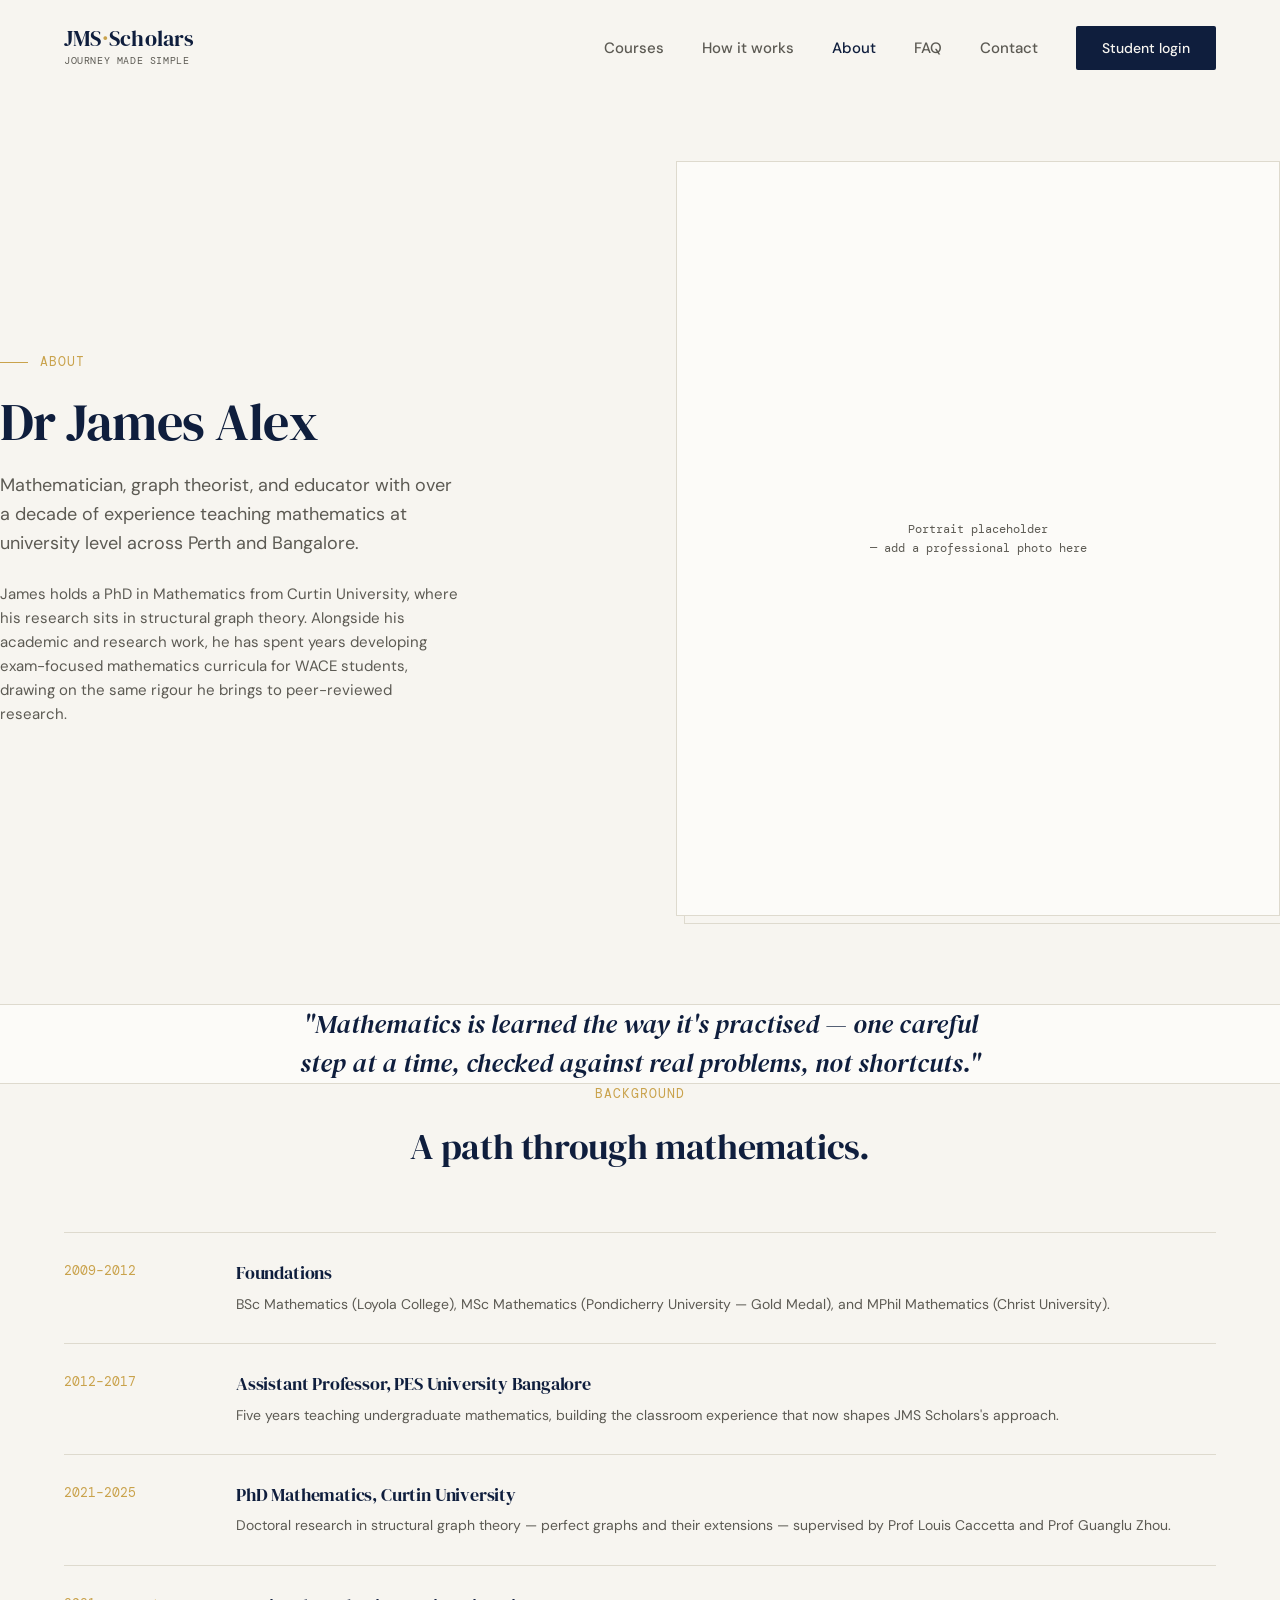
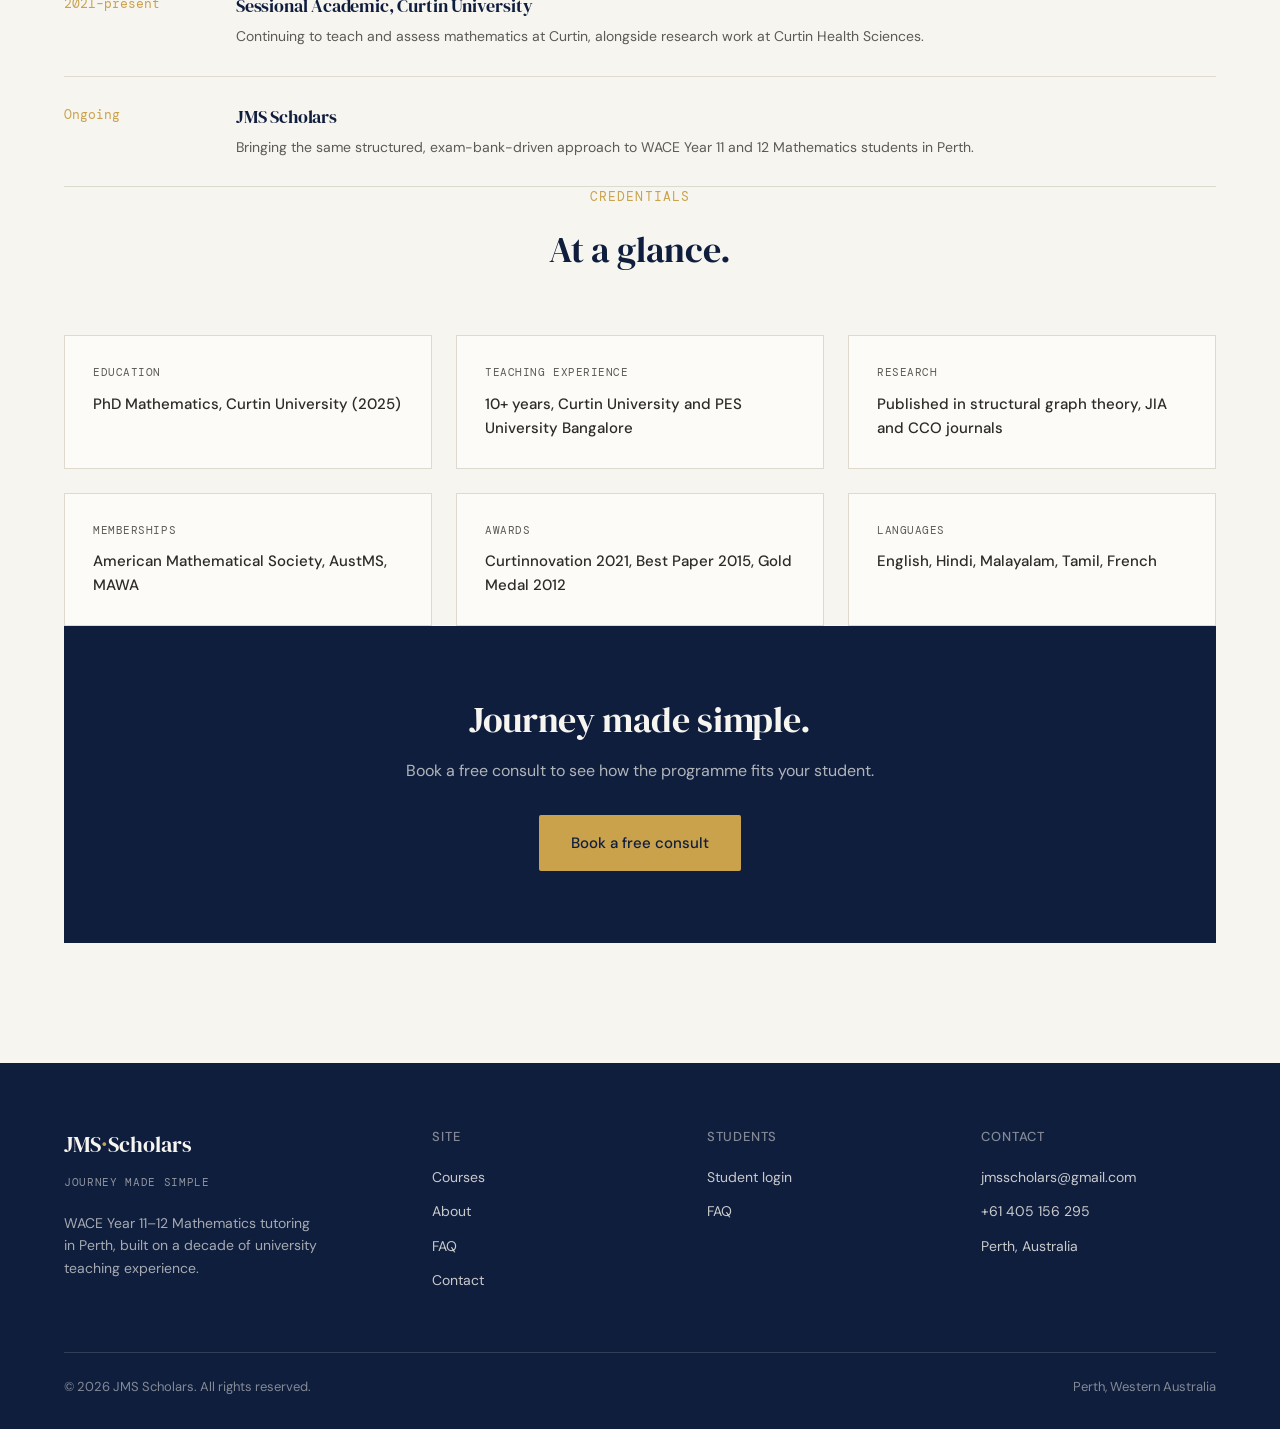
==== about.html @ 54df9df0 "Add files via upload" ====
<!DOCTYPE html>
<html lang="en">
<head>
<meta charset="UTF-8">
<meta name="viewport" content="width=device-width, initial-scale=1.0">
<title>About — JMS Scholars</title>
<link rel="preconnect" href="https://fonts.googleapis.com">
<link rel="preconnect" href="https://fonts.gstatic.com" crossorigin>
<link href="https://fonts.googleapis.com/css2?family=DM+Serif+Display:ital@0;1&family=DM+Sans:opsz,wght@9..40,400;9..40,500;9..40,700&family=DM+Mono:wght@400;500&display=swap" rel="stylesheet">
<link rel="stylesheet" href="css/style.css">
<style>
  .about-hero {
    padding: 64px 0 88px;
    display: grid;
    grid-template-columns: 1fr 1fr;
    gap: 72px;
    align-items: center;
  }

  .about-photo-frame {
    background: var(--paper);
    border: 1px solid var(--line);
    aspect-ratio: 4/5;
    display: flex;
    align-items: center;
    justify-content: center;
    position: relative;
  }

  .about-photo-frame::before {
    content: '';
    position: absolute;
    top: -1px; left: -1px;
    width: 100%;
    height: 100%;
    border: 1px solid var(--line);
    transform: translate(8px, 8px);
    z-index: -1;
  }

  .about-photo-frame span {
    font-family: 'DM Mono', monospace;
    font-size: 12px;
    color: var(--charcoal-soft);
    text-align: center;
    padding: 24px;
  }

  .timeline {
    display: grid;
    gap: 0;
  }

  .timeline-item {
    display: grid;
    grid-template-columns: 140px 1fr;
    gap: 32px;
    padding: 28px 0;
    border-top: 1px solid var(--line);
  }

  .timeline-item:last-child { border-bottom: 1px solid var(--line); }

  .timeline-year {
    font-family: 'DM Mono', monospace;
    font-size: 13px;
    color: var(--gold);
  }

  .timeline-item h3 { font-size: 18px; margin-bottom: 8px; }
  .timeline-item p { font-size: 14px; }

  .credentials-grid {
    display: grid;
    grid-template-columns: repeat(3, 1fr);
    gap: 24px;
  }

  .credential-card {
    background: var(--paper);
    border: 1px solid var(--line);
    padding: 28px;
  }

  .credential-card .cred-label {
    font-family: 'DM Mono', monospace;
    font-size: 11px;
    color: var(--charcoal-soft);
    text-transform: uppercase;
    letter-spacing: 0.05em;
    margin-bottom: 10px;
  }

  .credential-card p { font-size: 15px; color: var(--charcoal); font-weight: 500; margin: 0; }

  .philosophy-quote {
    font-family: 'DM Serif Display', serif;
    font-style: italic;
    font-size: 26px;
    color: var(--navy);
    line-height: 1.5;
    max-width: 700px;
    margin: 0 auto;
    text-align: center;
  }

  @media (max-width: 900px) {
    .about-hero { grid-template-columns: 1fr; padding: 40px 0 56px; }
    .credentials-grid { grid-template-columns: 1fr; }
    .timeline-item { grid-template-columns: 90px 1fr; gap: 16px; }
    .philosophy-quote { font-size: 20px; }
  }
</style>
</head>
<body>

<header>
  <div class="wrap">
    <nav>
      <a href="index.html" class="logo">
        <span class="logo-mark">JMS<span>·</span>Scholars</span>
        <span class="logo-tagline">Journey made simple</span>
      </a>
      <div class="nav-links">
        <a href="courses.html">Courses</a>
        <a href="index.html#how-it-works">How it works</a>
        <a href="about.html" class="active">About</a>
        <a href="faq.html">FAQ</a>
        <a href="contact.html">Contact</a>
        <a href="portal/login.html" class="nav-cta">Student login</a>
      </div>
      <button class="nav-toggle" aria-label="Menu">
        <svg viewBox="0 0 24 24" fill="none" stroke="currentColor" stroke-width="1.8"><path d="M4 6h16M4 12h16M4 18h16"/></svg>
      </button>
    </nav>
  </div>
</header>

<main>
  <section class="about-hero">
    <div class="wrap-inner">
      <div class="eyebrow">About</div>
      <h1>Dr James Alex</h1>
      <p style="font-size:18px;margin:20px 0 24px;max-width:460px;">Mathematician, graph theorist, and educator with over a decade of experience teaching mathematics at university level across Perth and Bangalore.</p>
      <p style="font-size:15px;max-width:460px;">James holds a PhD in Mathematics from Curtin University, where his research sits in structural graph theory. Alongside his academic and research work, he has spent years developing exam-focused mathematics curricula for WACE students, drawing on the same rigour he brings to peer-reviewed research.</p>
    </div>
    <div class="about-photo-frame">
      <span>Portrait placeholder<br>— add a professional photo here</span>
    </div>
  </section>

  <section class="tight" style="background:var(--paper);border-top:1px solid var(--line);border-bottom:1px solid var(--line);">
    <div class="wrap">
      <p class="philosophy-quote">"Mathematics is learned the way it's practised — one careful step at a time, checked against real problems, not shortcuts."</p>
    </div>
  </section>

  <section>
    <div class="wrap">
      <div class="section-head">
        <div class="eyebrow centered">Background</div>
        <h2>A path through mathematics.</h2>
      </div>
      <div class="timeline">
        <div class="timeline-item">
          <span class="timeline-year">2009–2012</span>
          <div>
            <h3>Foundations</h3>
            <p>BSc Mathematics (Loyola College), MSc Mathematics (Pondicherry University — Gold Medal), and MPhil Mathematics (Christ University).</p>
          </div>
        </div>
        <div class="timeline-item">
          <span class="timeline-year">2012–2017</span>
          <div>
            <h3>Assistant Professor, PES University Bangalore</h3>
            <p>Five years teaching undergraduate mathematics, building the classroom experience that now shapes JMS Scholars's approach.</p>
          </div>
        </div>
        <div class="timeline-item">
          <span class="timeline-year">2021–2025</span>
          <div>
            <h3>PhD Mathematics, Curtin University</h3>
            <p>Doctoral research in structural graph theory — perfect graphs and their extensions — supervised by Prof Louis Caccetta and Prof Guanglu Zhou.</p>
          </div>
        </div>
        <div class="timeline-item">
          <span class="timeline-year">2021–present</span>
          <div>
            <h3>Sessional Academic, Curtin University</h3>
            <p>Continuing to teach and assess mathematics at Curtin, alongside research work at Curtin Health Sciences.</p>
          </div>
        </div>
        <div class="timeline-item">
          <span class="timeline-year">Ongoing</span>
          <div>
            <h3>JMS Scholars</h3>
            <p>Bringing the same structured, exam-bank-driven approach to WACE Year 11 and 12 Mathematics students in Perth.</p>
          </div>
        </div>
      </div>
    </div>
  </section>

  <section class="tight">
    <div class="wrap">
      <div class="section-head">
        <div class="eyebrow centered">Credentials</div>
        <h2>At a glance.</h2>
      </div>
      <div class="credentials-grid">
        <div class="credential-card">
          <div class="cred-label">Education</div>
          <p>PhD Mathematics, Curtin University (2025)</p>
        </div>
        <div class="credential-card">
          <div class="cred-label">Teaching experience</div>
          <p>10+ years, Curtin University and PES University Bangalore</p>
        </div>
        <div class="credential-card">
          <div class="cred-label">Research</div>
          <p>Published in structural graph theory, JIA and CCO journals</p>
        </div>
        <div class="credential-card">
          <div class="cred-label">Memberships</div>
          <p>American Mathematical Society, AustMS, MAWA</p>
        </div>
        <div class="credential-card">
          <div class="cred-label">Awards</div>
          <p>Curtinnovation 2021, Best Paper 2015, Gold Medal 2012</p>
        </div>
        <div class="credential-card">
          <div class="cred-label">Languages</div>
          <p>English, Hindi, Malayalam, Tamil, French</p>
        </div>
      </div>
    </div>
  </section>

  <section style="padding-top:0;">
    <div class="wrap">
      <div class="cta-band" style="background:var(--navy);color:var(--cream);text-align:center;padding:72px 48px;">
        <h2 style="color:var(--cream);margin-bottom:16px;">Journey made simple.</h2>
        <p style="color:rgba(247,245,240,0.7);max-width:480px;margin:0 auto 32px;">Book a free consult to see how the programme fits your student.</p>
        <a href="contact.html" class="btn-primary" style="background:var(--gold);color:var(--navy);font-weight:500;">Book a free consult</a>
      </div>
    </div>
  </section>
</main>

<footer>
  <div class="wrap">
    <div class="footer-grid">
      <div>
        <div class="footer-logo">JMS<span>·</span>Scholars</div>
        <div class="footer-tagline">Journey made simple</div>
        <p class="footer-desc">WACE Year 11–12 Mathematics tutoring in Perth, built on a decade of university teaching experience.</p>
      </div>
      <div class="footer-col">
        <h4>Site</h4>
        <a href="courses.html">Courses</a>
        <a href="about.html">About</a>
        <a href="faq.html">FAQ</a>
        <a href="contact.html">Contact</a>
      </div>
      <div class="footer-col">
        <h4>Students</h4>
        <a href="portal/login.html">Student login</a>
        <a href="faq.html">FAQ</a>
      </div>
      <div class="footer-col">
        <h4>Contact</h4>
        <a href="mailto:jmsscholars@gmail.com">jmsscholars@gmail.com</a>
        <a href="tel:+61405156295">+61 405 156 295</a>
        <a href="#">Perth, Australia</a>
      </div>
    </div>
    <div class="footer-bottom">
      <span>© 2026 JMS Scholars. All rights reserved.</span>
      <span>Perth, Western Australia</span>
    </div>
  </div>
</footer>

<script src="js/main.js"></script>
</body>
</html>
---- css/style.css ----
/* ===== JMS Tutoring — shared styles ===== */

:root {
  --navy: #0F1E3D;
  --navy-light: #1B2E52;
  --gold: #C9A24B;
  --gold-light: #E4C878;
  --cream: #F7F5F0;
  --paper: #FCFBF8;
  --charcoal: #2B2B28;
  --charcoal-soft: #5C5A53;
  --sage: #7A8B6F;
  --sage-bg: #EAF0E6;
  --rust: #B5533C;
  --rust-bg: #F5E7E2;
  --line: #DEDACE;
  --cf-bg: #EAF3DE;
  --cf-text: #27500A;
  --ca-bg: #E6F1FB;
  --ca-text: #0C447C;
}

* { margin: 0; padding: 0; box-sizing: border-box; }

html { scroll-behavior: smooth; }

body {
  background: var(--cream);
  color: var(--charcoal);
  font-family: 'DM Sans', sans-serif;
  line-height: 1.6;
  font-size: 16px;
}

a { color: inherit; }

img { max-width: 100%; display: block; }

.wrap {
  max-width: 1280px;
  margin: 0 auto;
  padding-left: 64px;
  padding-right: 64px;
}

/* ---------- Header ---------- */

header {
  position: sticky;
  top: 0;
  background: var(--cream);
  z-index: 100;
  border-bottom: 1px solid transparent;
  transition: border-color 0.2s ease;
}

header.scrolled { border-bottom-color: var(--line); }

nav {
  display: flex;
  justify-content: space-between;
  align-items: center;
  padding: 26px 0;
}

.logo {
  display: flex;
  flex-direction: column;
  text-decoration: none;
}

.logo-mark {
  font-family: 'DM Serif Display', serif;
  font-size: 22px;
  color: var(--navy);
  letter-spacing: 0.01em;
  line-height: 1;
}

.logo-mark span { color: var(--gold); }

.logo-tagline {
  font-family: 'DM Mono', monospace;
  font-size: 10px;
  color: var(--charcoal-soft);
  letter-spacing: 0.06em;
  text-transform: uppercase;
  margin-top: 4px;
}

.nav-links {
  display: flex;
  gap: 38px;
  align-items: center;
}

.nav-links a {
  text-decoration: none;
  color: var(--charcoal-soft);
  font-size: 15px;
  font-weight: 500;
  transition: color 0.2s ease;
}

.nav-links a:hover, .nav-links a.active { color: var(--navy); }

.nav-cta {
  background: var(--navy);
  color: var(--cream) !important;
  padding: 11px 26px;
  border-radius: 2px;
  font-size: 14px !important;
  transition: background 0.2s ease;
}

.nav-cta:hover { background: var(--navy-light); }

.nav-toggle {
  display: none;
  background: none;
  border: none;
  cursor: pointer;
  padding: 8px;
}

.nav-toggle svg { width: 24px; height: 24px; color: var(--navy); }

/* ---------- Typography ---------- */

.eyebrow {
  font-family: 'DM Mono', monospace;
  font-size: 13px;
  color: var(--gold);
  letter-spacing: 0.08em;
  text-transform: uppercase;
  margin-bottom: 20px;
  display: flex;
  align-items: center;
  gap: 12px;
}

.eyebrow::before {
  content: '';
  width: 28px;
  height: 1px;
  background: var(--gold);
}

.eyebrow.centered { justify-content: center; }
.eyebrow.centered::before { display: none; }

h1, h2, h3 {
  font-family: 'DM Serif Display', serif;
  font-weight: 400;
  color: var(--navy);
  letter-spacing: -0.01em;
}

h1 { font-size: 52px; line-height: 1.12; }
h2 { font-size: 36px; line-height: 1.2; }
h3 { font-size: 22px; line-height: 1.3; }

em { font-style: italic; color: var(--gold); }

p { color: var(--charcoal-soft); }

.section-head {
  text-align: center;
  max-width: 620px;
  margin: 0 auto 64px;
}

.section-head p { margin-top: 16px; font-size: 17px; }

/* ---------- Buttons ---------- */

.btn-primary {
  background: var(--navy);
  color: var(--cream);
  border: none;
  padding: 16px 32px;
  font-size: 15px;
  font-weight: 500;
  font-family: 'DM Sans', sans-serif;
  border-radius: 2px;
  cursor: pointer;
  transition: background 0.2s ease;
  text-decoration: none;
  display: inline-block;
}

.btn-primary:hover { background: var(--navy-light); }

.btn-ghost {
  background: none;
  border: 1px solid var(--line);
  color: var(--navy);
  font-size: 15px;
  font-weight: 500;
  font-family: 'DM Sans', sans-serif;
  cursor: pointer;
  padding: 15px 28px;
  border-radius: 2px;
  text-decoration: none;
  display: inline-flex;
  align-items: center;
  gap: 8px;
  transition: border-color 0.2s ease, background 0.2s ease;
}

.btn-ghost:hover { border-color: var(--navy); background: var(--paper); }

/* ---------- Tags / pills ---------- */

.tag {
  font-family: 'DM Mono', monospace;
  font-size: 11px;
  padding: 4px 10px;
  border-radius: 20px;
  letter-spacing: 0.02em;
  display: inline-block;
}

.tag-cf { background: var(--cf-bg); color: var(--cf-text); }
.tag-ca { background: var(--ca-bg); color: var(--ca-text); }

.toggle-pill {
  display: inline-flex;
  border: 1px solid var(--line);
  border-radius: 24px;
  padding: 3px;
  background: var(--paper);
}

.toggle-pill button {
  border: none;
  background: none;
  padding: 8px 20px;
  border-radius: 20px;
  font-family: 'DM Sans', sans-serif;
  font-size: 13px;
  font-weight: 500;
  color: var(--charcoal-soft);
  cursor: pointer;
  transition: all 0.2s ease;
}

.toggle-pill button.active.cf { background: var(--cf-bg); color: var(--cf-text); }
.toggle-pill button.active.ca { background: var(--ca-bg); color: var(--ca-text); }

/* ---------- Trust strip ---------- */

.trust-strip {
  border-top: 1px solid var(--line);
  border-bottom: 1px solid var(--line);
  padding: 28px 0;
}

.trust-row {
  display: flex;
  justify-content: center;
  gap: 56px;
  flex-wrap: wrap;
}

.trust-item {
  display: flex;
  align-items: center;
  gap: 10px;
  font-size: 14px;
  color: var(--charcoal-soft);
  font-weight: 500;
}

.trust-item svg { width: 18px; height: 18px; color: var(--gold); flex-shrink: 0; }

/* ---------- Cards ---------- */

.card {
  background: var(--paper);
  border: 1px solid var(--line);
  padding: 32px;
  border-radius: 2px;
}

.card-icon {
  width: 40px;
  height: 40px;
  color: var(--gold);
  margin-bottom: 20px;
}

.card h3 { margin-bottom: 12px; }
.card p { font-size: 15px; }

/* ---------- Paper panel (signature element) ---------- */

.paper-panel {
  background: var(--paper);
  border: 1px solid var(--line);
  padding: 40px;
  position: relative;
}

.paper-panel::before {
  content: '';
  position: absolute;
  top: -1px; left: -1px;
  width: 100%;
  height: 100%;
  border: 1px solid var(--line);
  transform: translate(8px, 8px);
  z-index: -1;
}

.paper-header {
  display: flex;
  justify-content: space-between;
  align-items: baseline;
  padding-bottom: 20px;
  margin-bottom: 24px;
  border-bottom: 1px solid var(--line);
}

.paper-title {
  font-family: 'DM Mono', monospace;
  font-size: 12px;
  color: var(--charcoal-soft);
  letter-spacing: 0.04em;
}

.paper-row {
  display: flex;
  align-items: center;
  gap: 16px;
  margin-bottom: 12px;
  padding: 14px 16px;
  background: var(--cream);
  border: 1px solid var(--line);
}

.paper-row .row-num {
  font-family: 'DM Mono', monospace;
  font-size: 12px;
  color: var(--gold);
  min-width: 30px;
}

.paper-row .row-label {
  font-family: 'DM Mono', monospace;
  font-size: 14px;
  color: var(--charcoal-soft);
  flex: 1;
}

.row-lock {
  width: 15px;
  height: 15px;
  color: var(--charcoal-soft);
  flex-shrink: 0;
}

.unlock-row {
  display: flex;
  align-items: center;
  justify-content: center;
  gap: 10px;
  margin-top: 24px;
  padding-top: 20px;
  border-top: 1px solid var(--line);
  font-family: 'DM Mono', monospace;
  font-size: 12px;
  color: var(--navy);
}

.unlock-row svg { width: 14px; height: 14px; flex-shrink: 0; }

/* ---------- Footer ---------- */

footer {
  background: var(--navy);
  color: var(--cream);
  padding: 64px 0 32px;
  margin-top: 120px;
}

.footer-grid {
  display: grid;
  grid-template-columns: 1.4fr 1fr 1fr 1fr;
  gap: 40px;
  padding-bottom: 48px;
}

.footer-logo {
  font-family: 'DM Serif Display', serif;
  font-size: 22px;
  margin-bottom: 12px;
}

.footer-logo span { color: var(--gold); }

.footer-tagline {
  font-family: 'DM Mono', monospace;
  font-size: 11px;
  letter-spacing: 0.06em;
  text-transform: uppercase;
  color: rgba(247,245,240,0.55);
  margin-bottom: 20px;
}

.footer-desc { font-size: 14px; color: rgba(247,245,240,0.65); max-width: 260px; }

.footer-col h4 {
  font-family: 'DM Sans', sans-serif;
  font-size: 13px;
  font-weight: 500;
  color: rgba(247,245,240,0.5);
  text-transform: uppercase;
  letter-spacing: 0.06em;
  margin-bottom: 18px;
}

.footer-col a {
  display: block;
  text-decoration: none;
  color: rgba(247,245,240,0.8);
  font-size: 14px;
  margin-bottom: 12px;
  transition: color 0.2s ease;
}

.footer-col a:hover { color: var(--gold-light); }

.footer-bottom {
  border-top: 1px solid rgba(247,245,240,0.15);
  padding-top: 24px;
  display: flex;
  justify-content: space-between;
  font-size: 13px;
  color: rgba(247,245,240,0.5);
}

/* ---------- Responsive ---------- */

@media (max-width: 900px) {
  .wrap { padding-left: 24px; padding-right: 24px; }
  h1 { font-size: 36px; }
  h2 { font-size: 28px; }
  .nav-links { display: none; }
  .nav-toggle { display: block; }
  .footer-grid { grid-template-columns: 1fr 1fr; }
  .footer-bottom { flex-direction: column; gap: 8px; }
}
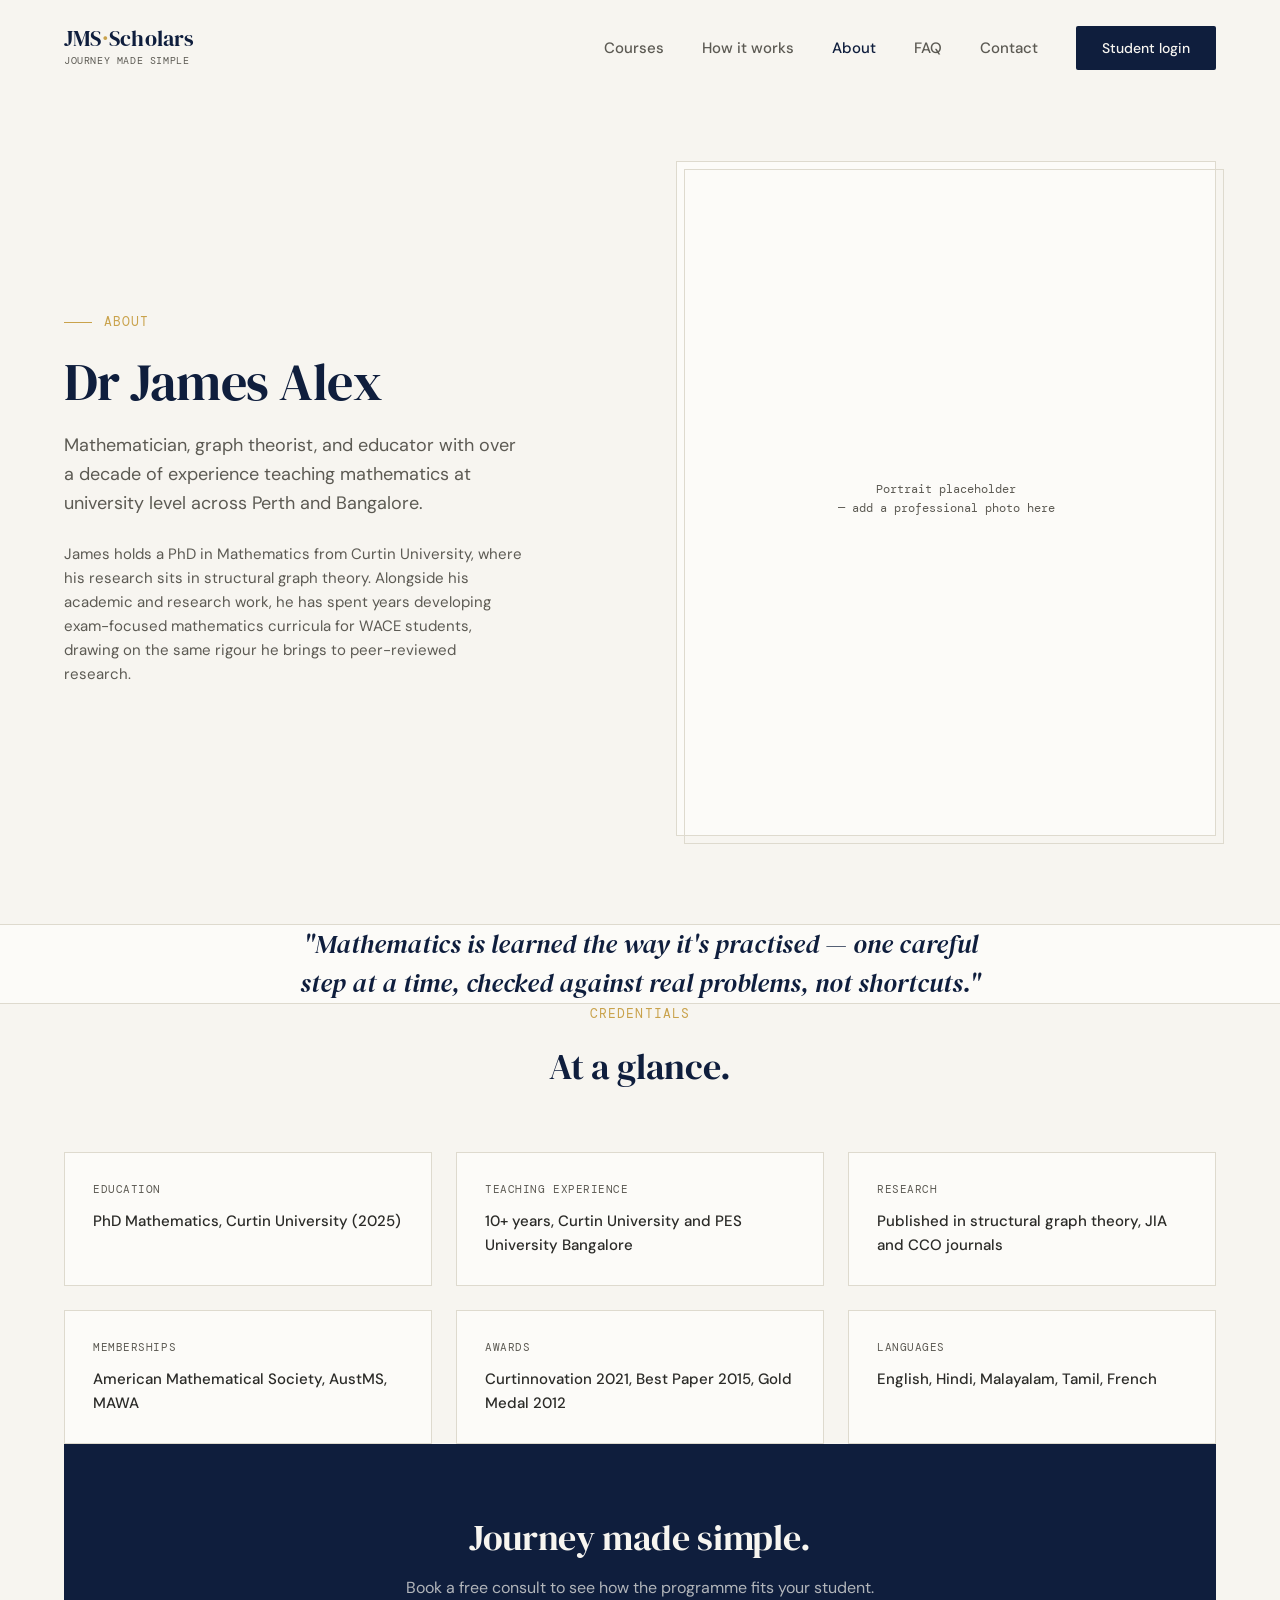
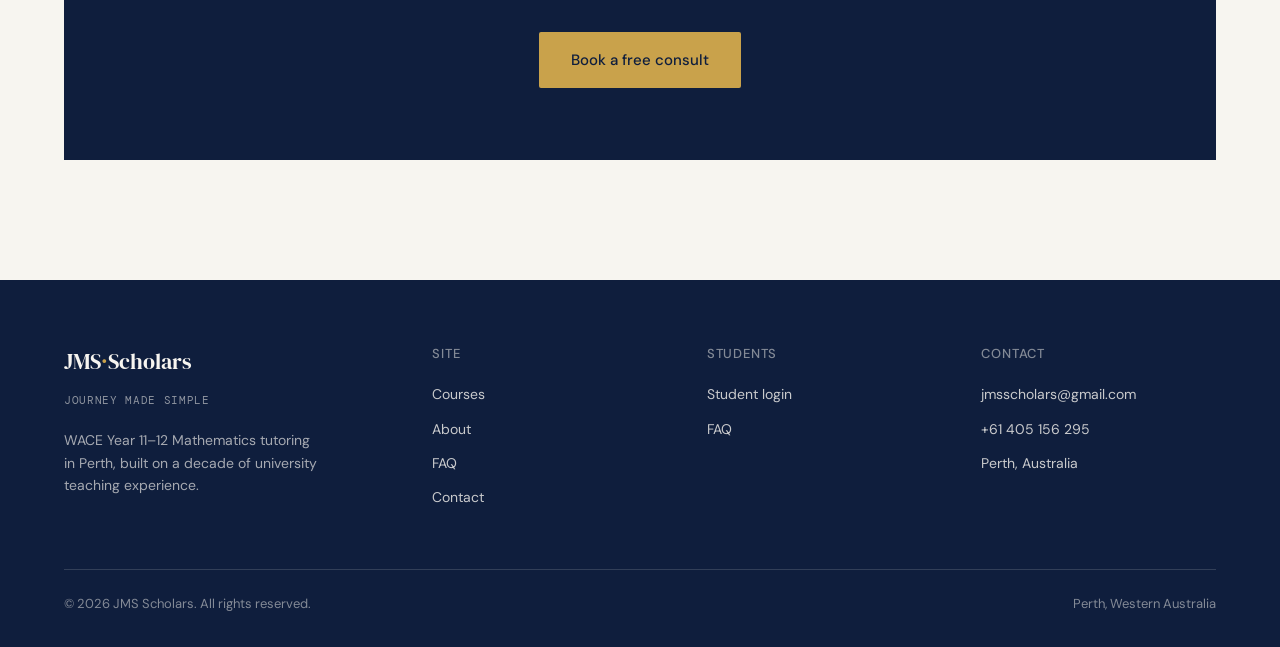
==== commit 71612aca: "Add files via upload" ====
--- a/about.html
+++ b/about.html
@@ -10,7 +10,8 @@
 <link rel="stylesheet" href="css/style.css">
 <style>
   .about-hero {
-    padding: 64px 0 88px;
+    padding-top: 64px;
+    padding-bottom: 88px;
     display: grid;
     grid-template-columns: 1fr 1fr;
     gap: 72px;
@@ -46,30 +47,6 @@
     padding: 24px;
   }
 
-  .timeline {
-    display: grid;
-    gap: 0;
-  }
-
-  .timeline-item {
-    display: grid;
-    grid-template-columns: 140px 1fr;
-    gap: 32px;
-    padding: 28px 0;
-    border-top: 1px solid var(--line);
-  }
-
-  .timeline-item:last-child { border-bottom: 1px solid var(--line); }
-
-  .timeline-year {
-    font-family: 'DM Mono', monospace;
-    font-size: 13px;
-    color: var(--gold);
-  }
-
-  .timeline-item h3 { font-size: 18px; margin-bottom: 8px; }
-  .timeline-item p { font-size: 14px; }
-
   .credentials-grid {
     display: grid;
     grid-template-columns: repeat(3, 1fr);
@@ -105,9 +82,8 @@
   }
 
   @media (max-width: 900px) {
-    .about-hero { grid-template-columns: 1fr; padding: 40px 0 56px; }
+    .about-hero { grid-template-columns: 1fr; padding-top: 40px; padding-bottom: 56px; }
     .credentials-grid { grid-template-columns: 1fr; }
-    .timeline-item { grid-template-columns: 90px 1fr; gap: 16px; }
     .philosophy-quote { font-size: 20px; }
   }
 </style>
@@ -137,8 +113,9 @@
 </header>
 
 <main>
-  <section class="about-hero">
-    <div class="wrap-inner">
+  <section>
+    <div class="wrap about-hero">
+    <div>
       <div class="eyebrow">About</div>
       <h1>Dr James Alex</h1>
       <p style="font-size:18px;margin:20px 0 24px;max-width:460px;">Mathematician, graph theorist, and educator with over a decade of experience teaching mathematics at university level across Perth and Bangalore.</p>
@@ -147,57 +124,12 @@
     <div class="about-photo-frame">
       <span>Portrait placeholder<br>— add a professional photo here</span>
     </div>
+    </div>
   </section>
 
   <section class="tight" style="background:var(--paper);border-top:1px solid var(--line);border-bottom:1px solid var(--line);">
     <div class="wrap">
       <p class="philosophy-quote">"Mathematics is learned the way it's practised — one careful step at a time, checked against real problems, not shortcuts."</p>
-    </div>
-  </section>
-
-  <section>
-    <div class="wrap">
-      <div class="section-head">
-        <div class="eyebrow centered">Background</div>
-        <h2>A path through mathematics.</h2>
-      </div>
-      <div class="timeline">
-        <div class="timeline-item">
-          <span class="timeline-year">2009–2012</span>
-          <div>
-            <h3>Foundations</h3>
-            <p>BSc Mathematics (Loyola College), MSc Mathematics (Pondicherry University — Gold Medal), and MPhil Mathematics (Christ University).</p>
-          </div>
-        </div>
-        <div class="timeline-item">
-          <span class="timeline-year">2012–2017</span>
-          <div>
-            <h3>Assistant Professor, PES University Bangalore</h3>
-            <p>Five years teaching undergraduate mathematics, building the classroom experience that now shapes JMS Scholars's approach.</p>
-          </div>
-        </div>
-        <div class="timeline-item">
-          <span class="timeline-year">2021–2025</span>
-          <div>
-            <h3>PhD Mathematics, Curtin University</h3>
-            <p>Doctoral research in structural graph theory — perfect graphs and their extensions — supervised by Prof Louis Caccetta and Prof Guanglu Zhou.</p>
-          </div>
-        </div>
-        <div class="timeline-item">
-          <span class="timeline-year">2021–present</span>
-          <div>
-            <h3>Sessional Academic, Curtin University</h3>
-            <p>Continuing to teach and assess mathematics at Curtin, alongside research work at Curtin Health Sciences.</p>
-          </div>
-        </div>
-        <div class="timeline-item">
-          <span class="timeline-year">Ongoing</span>
-          <div>
-            <h3>JMS Scholars</h3>
-            <p>Bringing the same structured, exam-bank-driven approach to WACE Year 11 and 12 Mathematics students in Perth.</p>
-          </div>
-        </div>
-      </div>
     </div>
   </section>
 
@@ -208,27 +140,27 @@
         <h2>At a glance.</h2>
       </div>
       <div class="credentials-grid">
-        <div class="credential-card">
+        <div class="credential-card tilt-ready">
           <div class="cred-label">Education</div>
           <p>PhD Mathematics, Curtin University (2025)</p>
         </div>
-        <div class="credential-card">
+        <div class="credential-card tilt-ready">
           <div class="cred-label">Teaching experience</div>
           <p>10+ years, Curtin University and PES University Bangalore</p>
         </div>
-        <div class="credential-card">
+        <div class="credential-card tilt-ready">
           <div class="cred-label">Research</div>
           <p>Published in structural graph theory, JIA and CCO journals</p>
         </div>
-        <div class="credential-card">
+        <div class="credential-card tilt-ready">
           <div class="cred-label">Memberships</div>
           <p>American Mathematical Society, AustMS, MAWA</p>
         </div>
-        <div class="credential-card">
+        <div class="credential-card tilt-ready">
           <div class="cred-label">Awards</div>
           <p>Curtinnovation 2021, Best Paper 2015, Gold Medal 2012</p>
         </div>
-        <div class="credential-card">
+        <div class="credential-card tilt-ready">
           <div class="cred-label">Languages</div>
           <p>English, Hindi, Malayalam, Tamil, French</p>
         </div>
--- a/css/style.css
+++ b/css/style.css
@@ -440,7 +440,164 @@
   color: rgba(247,245,240,0.5);
 }
 
-/* ---------- Responsive ---------- */
+/* ---------- Motion ---------- */
+
+@media (prefers-reduced-motion: no-preference) {
+  .reveal-init {
+    opacity: 0;
+    transform: translateY(18px);
+    transition: opacity 0.6s ease, transform 0.6s ease;
+  }
+
+  .reveal-init.reveal-in {
+    opacity: 1;
+    transform: translateY(0);
+  }
+
+  .card, .credential-card {
+    transition: transform 0.25s ease, box-shadow 0.25s ease, border-color 0.25s ease;
+  }
+
+  .card:hover, .credential-card:hover {
+    transform: translateY(-4px);
+    border-color: var(--gold);
+    box-shadow: 0 12px 28px rgba(15,30,61,0.08);
+  }
+
+  .btn-primary, .btn-ghost, .nav-cta, .course-pick button, .toggle-pill button {
+    transition: background 0.2s ease, border-color 0.2s ease, color 0.2s ease, transform 0.15s ease;
+  }
+
+  .btn-primary:active, .nav-cta:active { transform: scale(0.97); }
+
+  .logo-mark span {
+    display: inline-block;
+    transition: transform 0.3s ease;
+  }
+
+  .logo:hover .logo-mark span { transform: rotate(180deg); }
+
+  .paper-row {
+    transition: background 0.2s ease, transform 0.2s ease;
+    opacity: 0;
+    animation: rowIn 0.5s ease forwards;
+  }
+
+  .paper-row:hover {
+    background: #F2EFE7;
+    transform: translateX(2px);
+  }
+
+  .trust-item svg {
+    transition: transform 0.3s ease;
+  }
+
+  .trust-item:hover svg { transform: scale(1.15) rotate(-6deg); }
+
+  .paper-row:nth-of-type(1) { animation-delay: 0.15s; }
+  .paper-row:nth-of-type(2) { animation-delay: 0.3s; }
+  .paper-row:nth-of-type(3) { animation-delay: 0.45s; }
+  .paper-row:nth-of-type(4) { animation-delay: 0.6s; }
+
+  @keyframes rowIn {
+    from { opacity: 0; transform: translateY(8px); }
+    to { opacity: 1; transform: translateY(0); }
+  }
+}
+
+@media (prefers-reduced-motion: reduce) {
+  .reveal-init { opacity: 1; transform: none; }
+}
+
+/* ---------- Ambient symbol background (hero) ---------- */
+
+.symbol-field {
+  position: absolute;
+  top: -10%;
+  left: 0;
+  width: 100%;
+  height: 120%;
+  pointer-events: none;
+  overflow: hidden;
+  z-index: 0;
+}
+
+.symbol-outer { position: absolute; }
+
+.symbol-inner {
+  font-family: 'DM Serif Display', serif;
+  color: var(--navy);
+  opacity: 0.09;
+  user-select: none;
+  display: block;
+}
+
+@keyframes floatUp {
+  from { transform: translateY(0); }
+  to   { transform: translateY(-100px); }
+}
+
+.symbol-inner.floating {
+  animation: floatUp linear infinite;
+  animation-duration: var(--dur, 18s);
+}
+
+.hero { position: relative; z-index: 1; }
+
+@media (prefers-reduced-motion: reduce) {
+  .symbol-inner.floating { animation: none; }
+}
+
+/* ---------- Graph-drawing divider (signature motif) ---------- */
+
+.graph-divider {
+  display: flex;
+  justify-content: center;
+  padding: 8px 0 0;
+}
+
+.graph-divider svg { display: block; }
+
+.graph-divider-path {
+  fill: none;
+  stroke: var(--gold);
+  stroke-width: 2;
+  stroke-linecap: round;
+  stroke-dasharray: 400;
+  stroke-dashoffset: 400;
+}
+
+.graph-divider-path.draw-in {
+  animation: drawGraphPath 1.8s ease forwards;
+}
+
+@keyframes drawGraphPath {
+  to { stroke-dashoffset: 0; }
+}
+
+@media (prefers-reduced-motion: reduce) {
+  .graph-divider-path.draw-in {
+    animation: none;
+    stroke-dashoffset: 0;
+  }
+}
+
+/* ---------- Card tilt (pointer devices only) ---------- */
+
+@media (hover: hover) and (pointer: fine) {
+  .tilt-ready {
+    transition: transform 0.15s ease, box-shadow 0.2s ease, border-color 0.2s ease;
+    transform-style: preserve-3d;
+    will-change: transform;
+  }
+
+  .tilt-ready:hover {
+    border-color: var(--gold);
+    box-shadow: 0 16px 32px rgba(15,30,61,0.10);
+  }
+}
+
+
 
 @media (max-width: 900px) {
   .wrap { padding-left: 24px; padding-right: 24px; }
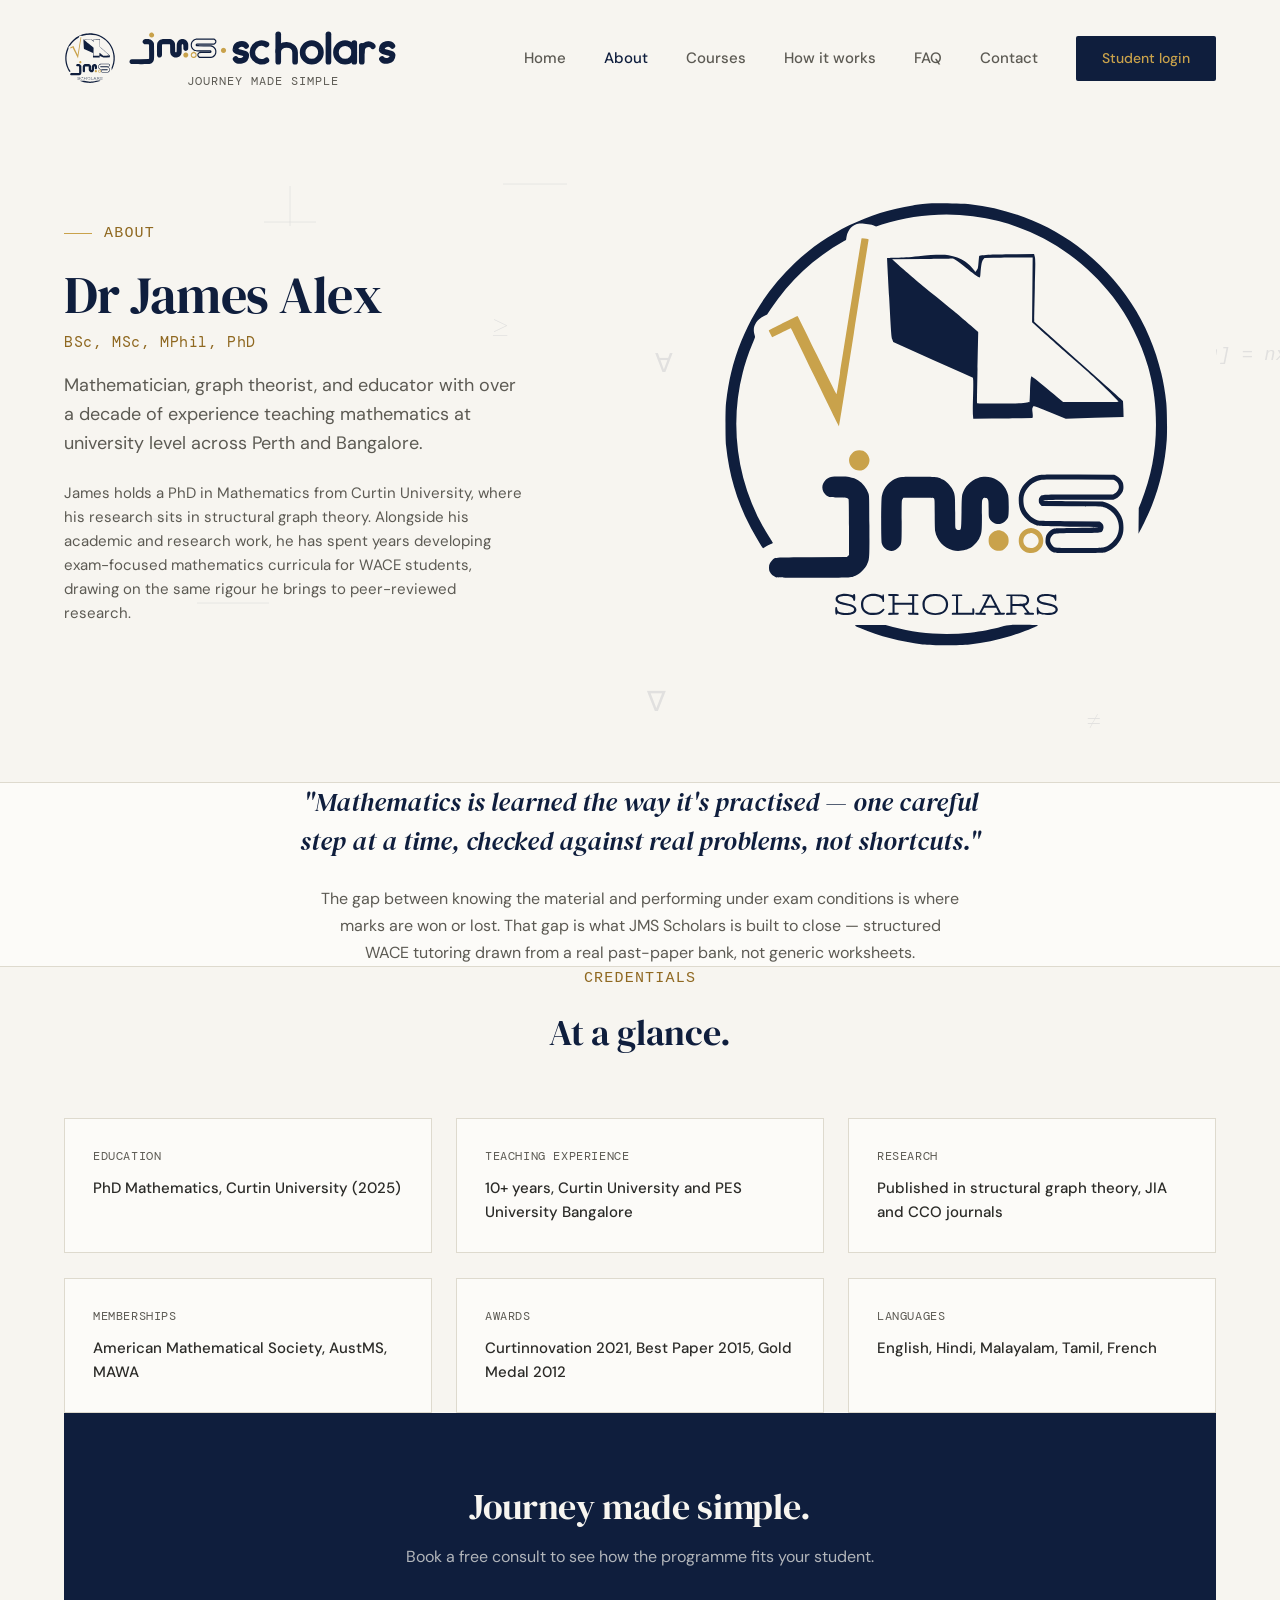
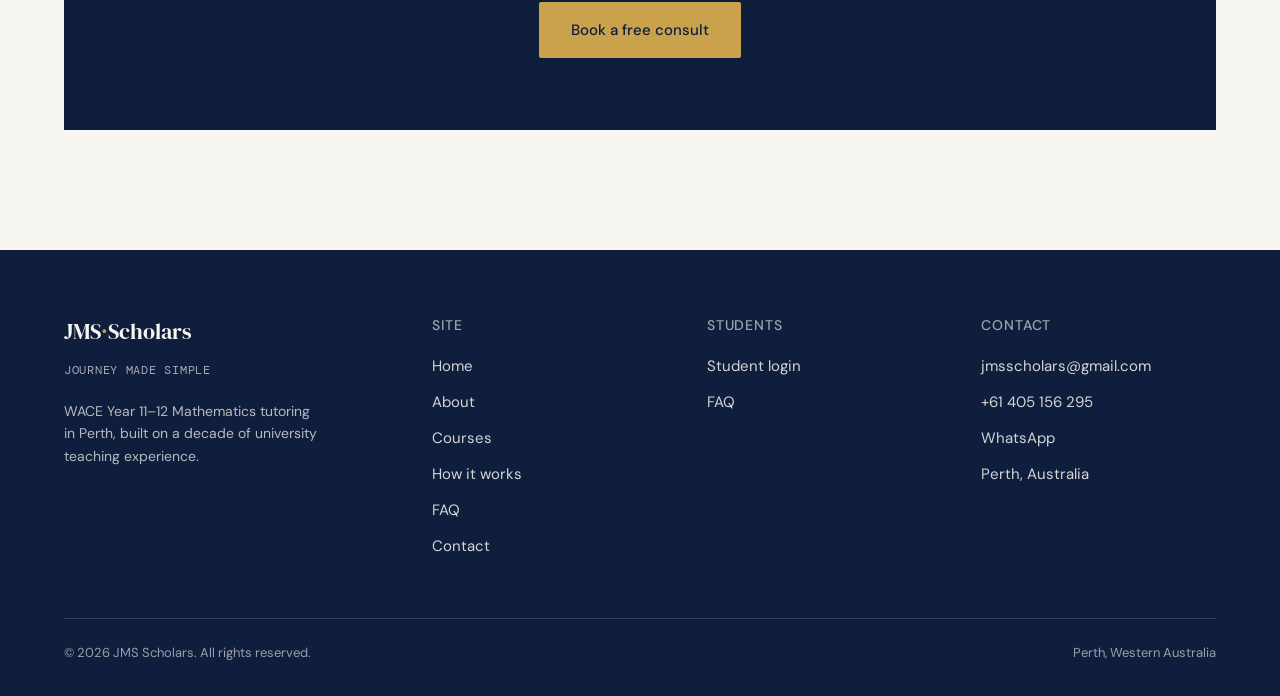
==== commit 177629cc: "Add files via upload" ====
--- a/about.html
+++ b/about.html
@@ -4,13 +4,14 @@
 <meta charset="UTF-8">
 <meta name="viewport" content="width=device-width, initial-scale=1.0">
 <title>About — JMS Scholars</title>
+<link rel="icon" type="image/png" href="assets/favicon.png">
 <link rel="preconnect" href="https://fonts.googleapis.com">
 <link rel="preconnect" href="https://fonts.gstatic.com" crossorigin>
 <link href="https://fonts.googleapis.com/css2?family=DM+Serif+Display:ital@0;1&family=DM+Sans:opsz,wght@9..40,400;9..40,500;9..40,700&family=DM+Mono:wght@400;500&display=swap" rel="stylesheet">
 <link rel="stylesheet" href="css/style.css">
 <style>
   .about-hero {
-    padding-top: 64px;
+    padding-top: 36px;
     padding-bottom: 88px;
     display: grid;
     grid-template-columns: 1fr 1fr;
@@ -18,33 +19,31 @@
     align-items: center;
   }
 
+  .post-nominals {
+    display: block;
+    font-family: 'DM Mono', monospace;
+    font-size: 15px;
+    font-weight: 400;
+    letter-spacing: 0.04em;
+    color: var(--gold-text);
+    margin-top: 10px;
+  }
+
   .about-photo-frame {
-    background: var(--paper);
-    border: 1px solid var(--line);
-    aspect-ratio: 4/5;
+    background: var(--cream);
+    aspect-ratio: 1/1;
     display: flex;
     align-items: center;
     justify-content: center;
     position: relative;
-  }
-
-  .about-photo-frame::before {
-    content: '';
-    position: absolute;
-    top: -1px; left: -1px;
+    overflow: hidden;
+    padding: 7%;
+  }
+
+  .about-portrait-svg {
     width: 100%;
     height: 100%;
-    border: 1px solid var(--line);
-    transform: translate(8px, 8px);
-    z-index: -1;
-  }
-
-  .about-photo-frame span {
-    font-family: 'DM Mono', monospace;
-    font-size: 12px;
-    color: var(--charcoal-soft);
-    text-align: center;
-    padding: 24px;
+    display: block;
   }
 
   .credentials-grid {
@@ -61,7 +60,7 @@
 
   .credential-card .cred-label {
     font-family: 'DM Mono', monospace;
-    font-size: 11px;
+    font-size: 12px;
     color: var(--charcoal-soft);
     text-transform: uppercase;
     letter-spacing: 0.05em;
@@ -90,23 +89,29 @@
 </head>
 <body>
 
+<div class="symbol-field" id="symbol-field" aria-hidden="true"></div>
+
 <header>
   <div class="wrap">
     <nav>
       <a href="index.html" class="logo">
-        <span class="logo-mark">JMS<span>·</span>Scholars</span>
-        <span class="logo-tagline">Journey made simple</span>
+        <object type="image/svg+xml" data="assets/logo-animated.svg" class="logo-img" aria-label="JMS Scholars logo"><img src="assets/logo.png" alt="JMS Scholars logo" class="logo-img"></object>
+        <span class="logo-text">
+          <span class="logo-mark"><img src="assets/jms-mark.svg" alt="jms" class="logo-jms-img"><span class="logo-dot">·</span><img src="assets/scholars-mark.svg" alt="scholars" class="logo-scholars-img"></span>
+          <span class="logo-tagline">Journey made simple</span>
+        </span>
       </a>
       <div class="nav-links">
+        <a href="index.html">Home</a>
+        <a href="about.html" class="active">About</a>
         <a href="courses.html">Courses</a>
-        <a href="index.html#how-it-works">How it works</a>
-        <a href="about.html" class="active">About</a>
+        <a href="how-it-works.html">How it works</a>
         <a href="faq.html">FAQ</a>
         <a href="contact.html">Contact</a>
         <a href="portal/login.html" class="nav-cta">Student login</a>
       </div>
-      <button class="nav-toggle" aria-label="Menu">
-        <svg viewBox="0 0 24 24" fill="none" stroke="currentColor" stroke-width="1.8"><path d="M4 6h16M4 12h16M4 18h16"/></svg>
+      <button class="nav-toggle" aria-label="Menu" aria-expanded="false">
+        <svg aria-hidden="true"  viewBox="0 0 24 24" fill="none" stroke="currentColor" stroke-width="1.8"><path d="M4 6h16M4 12h16M4 18h16"/></svg>
       </button>
     </nav>
   </div>
@@ -117,12 +122,12 @@
     <div class="wrap about-hero">
     <div>
       <div class="eyebrow">About</div>
-      <h1>Dr James Alex</h1>
+      <h1>Dr James Alex<span class="post-nominals">BSc, MSc, MPhil, PhD</span></h1>
       <p style="font-size:18px;margin:20px 0 24px;max-width:460px;">Mathematician, graph theorist, and educator with over a decade of experience teaching mathematics at university level across Perth and Bangalore.</p>
       <p style="font-size:15px;max-width:460px;">James holds a PhD in Mathematics from Curtin University, where his research sits in structural graph theory. Alongside his academic and research work, he has spent years developing exam-focused mathematics curricula for WACE students, drawing on the same rigour he brings to peer-reviewed research.</p>
     </div>
     <div class="about-photo-frame">
-      <span>Portrait placeholder<br>— add a professional photo here</span>
+      <object type="image/svg+xml" data="assets/logo-animated.svg" class="about-portrait-svg" aria-label="JMS Scholars animated logo"><img src="assets/logo.png" alt="JMS Scholars logo" class="about-portrait-svg"></object>
     </div>
     </div>
   </section>
@@ -130,6 +135,7 @@
   <section class="tight" style="background:var(--paper);border-top:1px solid var(--line);border-bottom:1px solid var(--line);">
     <div class="wrap">
       <p class="philosophy-quote">"Mathematics is learned the way it's practised — one careful step at a time, checked against real problems, not shortcuts."</p>
+      <p style="max-width:640px;margin:24px auto 0;text-align:center;color:var(--charcoal-soft);font-size:16px;line-height:1.7;">The gap between knowing the material and performing under exam conditions is where marks are won or lost. That gap is what JMS Scholars is built to close — structured WACE tutoring drawn from a real past-paper bank, not generic worksheets.</p>
     </div>
   </section>
 
@@ -189,8 +195,10 @@
       </div>
       <div class="footer-col">
         <h4>Site</h4>
+        <a href="index.html">Home</a>
+        <a href="about.html">About</a>
         <a href="courses.html">Courses</a>
-        <a href="about.html">About</a>
+        <a href="how-it-works.html">How it works</a>
         <a href="faq.html">FAQ</a>
         <a href="contact.html">Contact</a>
       </div>
@@ -203,7 +211,8 @@
         <h4>Contact</h4>
         <a href="mailto:jmsscholars@gmail.com">jmsscholars@gmail.com</a>
         <a href="tel:+61405156295">+61 405 156 295</a>
-        <a href="#">Perth, Australia</a>
+        <a href="https://wa.me/61405156295?text=Hi%2C%20I%27d%20like%20to%20ask%20about%20JMS%20Scholars%20tutoring" target="_blank" rel="noopener">WhatsApp</a>
+        <span>Perth, Australia</span>
       </div>
     </div>
     <div class="footer-bottom">
--- a/css/style.css
+++ b/css/style.css
@@ -5,6 +5,7 @@
   --navy-light: #1B2E52;
   --gold: #C9A24B;
   --gold-light: #E4C878;
+  --gold-text: #8F6820;
   --cream: #F7F5F0;
   --paper: #FCFBF8;
   --charcoal: #2B2B28;
@@ -65,27 +66,100 @@
 
 .logo {
   display: flex;
+  flex-direction: row;
+  align-items: center;
+  gap: 12px;
+  text-decoration: none;
+  position: relative;
+  overflow: hidden;
+}
+
+/* A single light band sweeps across the whole wordmark — logo mark, jms, and
+   scholars — as one continuous motion. mix-blend-mode:soft-light means it only
+   lifts the dark navy artwork it passes over, leaving the cream background alone. */
+.logo::after {
+  content: '';
+  position: absolute;
+  top: 0;
+  left: 0;
+  height: 100%;
+  width: 70%;
+  pointer-events: none;
+  background: linear-gradient(105deg,
+    rgba(255,255,255,0) 0%,
+    rgba(255,240,200,0.15) 38%,
+    rgba(255,245,220,0.85) 50%,
+    rgba(255,240,200,0.15) 62%,
+    rgba(255,255,255,0) 100%);
+  mix-blend-mode: soft-light;
+  transform: translateX(-160%);
+  animation: logoShine 4.8s ease-in-out infinite;
+}
+
+@keyframes logoShine {
+  0%   { transform: translateX(-160%); }
+  55%  { transform: translateX(260%); }
+  100% { transform: translateX(260%); }
+}
+
+@media (prefers-reduced-motion: reduce) {
+  .logo::after { animation: none; opacity: 0; }
+}
+
+.logo-img {
+  height: 52px;
+  width: 52px;
+  object-fit: contain;
+  flex-shrink: 0;
+  pointer-events: none;
+}
+
+.logo-text {
+  display: flex;
   flex-direction: column;
-  text-decoration: none;
 }
 
 .logo-mark {
+  font-size: 30px;
+  color: var(--navy);
+  line-height: 1;
+  display: inline-flex;
+  align-items: baseline;
+}
+
+.logo-dot {
+  color: var(--gold);
   font-family: 'DM Serif Display', serif;
-  font-size: 22px;
-  color: var(--navy);
-  letter-spacing: 0.01em;
-  line-height: 1;
-}
-
-.logo-mark span { color: var(--gold); }
+  font-size: 30px;
+}
+
+/* The actual "jms" and "scholars" lettermark artwork lifted from / matched to
+   the logo. A single light shine sweeps across the whole wordmark (see .logo::after). */
+.logo-jms-img {
+  height: 1.15em;
+  width: auto;
+  display: inline-block;
+  transform: translateY(0.16em);
+  margin-right: 0.04em;
+}
+
+.logo-scholars-img {
+  height: 1.15em;
+  width: auto;
+  display: inline-block;
+  transform: translateY(0.16em);
+  margin-left: 0.04em;
+}
 
 .logo-tagline {
   font-family: 'DM Mono', monospace;
-  font-size: 10px;
+  font-size: 12px;
   color: var(--charcoal-soft);
-  letter-spacing: 0.06em;
+  letter-spacing: 0.08em;
   text-transform: uppercase;
-  margin-top: 4px;
+  margin-top: 6px;
+  text-align: center;
+  width: 100%;
 }
 
 .nav-links {
@@ -106,14 +180,15 @@
 
 .nav-cta {
   background: var(--navy);
-  color: var(--cream) !important;
+  color: var(--gold) !important;
   padding: 11px 26px;
   border-radius: 2px;
   font-size: 14px !important;
-  transition: background 0.2s ease;
-}
-
-.nav-cta:hover { background: var(--navy-light); }
+  font-weight: 500;
+  transition: background 0.2s ease, color 0.2s ease;
+}
+
+.nav-cta:hover { background: var(--navy-light); color: var(--gold-light) !important; }
 
 .nav-toggle {
   display: none;
@@ -129,8 +204,9 @@
 
 .eyebrow {
   font-family: 'DM Mono', monospace;
-  font-size: 13px;
-  color: var(--gold);
+  font-size: 15px;
+  font-weight: 500;
+  color: var(--gold-text);
   letter-spacing: 0.08em;
   text-transform: uppercase;
   margin-bottom: 20px;
@@ -160,7 +236,7 @@
 h2 { font-size: 36px; line-height: 1.2; }
 h3 { font-size: 22px; line-height: 1.3; }
 
-em { font-style: italic; color: var(--gold); }
+em { font-style: italic; color: var(--gold-text); }
 
 p { color: var(--charcoal-soft); }
 
@@ -214,7 +290,7 @@
 
 .tag {
   font-family: 'DM Mono', monospace;
-  font-size: 11px;
+  font-size: 12px;
   padding: 4px 10px;
   border-radius: 20px;
   letter-spacing: 0.02em;
@@ -324,7 +400,7 @@
 
 .paper-title {
   font-family: 'DM Mono', monospace;
-  font-size: 12px;
+  font-size: 13px;
   color: var(--charcoal-soft);
   letter-spacing: 0.04em;
 }
@@ -341,8 +417,8 @@
 
 .paper-row .row-num {
   font-family: 'DM Mono', monospace;
-  font-size: 12px;
-  color: var(--gold);
+  font-size: 13px;
+  color: var(--gold-text);
   min-width: 30px;
 }
 
@@ -369,7 +445,7 @@
   padding-top: 20px;
   border-top: 1px solid var(--line);
   font-family: 'DM Mono', monospace;
-  font-size: 12px;
+  font-size: 13px;
   color: var(--navy);
 }
 
@@ -401,20 +477,20 @@
 
 .footer-tagline {
   font-family: 'DM Mono', monospace;
-  font-size: 11px;
+  font-size: 12px;
   letter-spacing: 0.06em;
   text-transform: uppercase;
-  color: rgba(247,245,240,0.55);
+  color: rgba(247,245,240,0.65);
   margin-bottom: 20px;
 }
 
-.footer-desc { font-size: 14px; color: rgba(247,245,240,0.65); max-width: 260px; }
+.footer-desc { font-size: 14px; color: rgba(247,245,240,0.72); max-width: 260px; }
 
 .footer-col h4 {
   font-family: 'DM Sans', sans-serif;
-  font-size: 13px;
+  font-size: 14px;
   font-weight: 500;
-  color: rgba(247,245,240,0.5);
+  color: rgba(247,245,240,0.62);
   text-transform: uppercase;
   letter-spacing: 0.06em;
   margin-bottom: 18px;
@@ -423,13 +499,20 @@
 .footer-col a {
   display: block;
   text-decoration: none;
-  color: rgba(247,245,240,0.8);
-  font-size: 14px;
+  color: rgba(247,245,240,0.85);
+  font-size: 15px;
   margin-bottom: 12px;
   transition: color 0.2s ease;
 }
 
 .footer-col a:hover { color: var(--gold-light); }
+
+.footer-col span {
+  display: block;
+  color: rgba(247,245,240,0.85);
+  font-size: 15px;
+  margin-bottom: 12px;
+}
 
 .footer-bottom {
   border-top: 1px solid rgba(247,245,240,0.15);
@@ -437,7 +520,7 @@
   display: flex;
   justify-content: space-between;
   font-size: 13px;
-  color: rgba(247,245,240,0.5);
+  color: rgba(247,245,240,0.6);
 }
 
 /* ---------- Motion ---------- */
@@ -445,8 +528,17 @@
 @media (prefers-reduced-motion: no-preference) {
   .reveal-init {
     opacity: 0;
+    transition: opacity 0.6s ease, transform 0.6s ease;
+  }
+
+  /* Scrolling down: content approaches from below, floats up into place */
+  .reveal-init.reveal-from-down {
     transform: translateY(18px);
-    transition: opacity 0.6s ease, transform 0.6s ease;
+  }
+
+  /* Scrolling up: content approaches from above, floats down into place */
+  .reveal-init.reveal-from-up {
+    transform: translateY(-18px);
   }
 
   .reveal-init.reveal-in {
@@ -454,28 +546,54 @@
     transform: translateY(0);
   }
 
+  /* Tilt-ready cards: scroll-reveal controls opacity only.
+     The JS tilt handler owns `transform` exclusively for these elements,
+     so the two systems never fight over the same CSS property. */
+  .reveal-init.tilt-ready.reveal-from-down,
+  .reveal-init.tilt-ready.reveal-from-up {
+    transform: none;
+  }
+
+  .reveal-init.tilt-ready.reveal-in {
+    transform: none;
+  }
+
   .card, .credential-card {
     transition: transform 0.25s ease, box-shadow 0.25s ease, border-color 0.25s ease;
   }
 
-  .card:hover, .credential-card:hover {
+  .card:hover:not(.tilt-ready), .credential-card:hover:not(.tilt-ready) {
     transform: translateY(-4px);
     border-color: var(--gold);
     box-shadow: 0 12px 28px rgba(15,30,61,0.08);
   }
 
   .btn-primary, .btn-ghost, .nav-cta, .course-pick button, .toggle-pill button {
-    transition: background 0.2s ease, border-color 0.2s ease, color 0.2s ease, transform 0.15s ease;
+    transition: background 0.2s ease, border-color 0.2s ease, color 0.2s ease;
   }
 
   .btn-primary:active, .nav-cta:active { transform: scale(0.97); }
 
-  .logo-mark span {
+  .logo-dot {
     display: inline-block;
     transition: transform 0.3s ease;
   }
 
-  .logo:hover .logo-mark span { transform: rotate(180deg); }
+  .logo:hover .logo-dot { transform: rotate(180deg); }
+
+  /* ---------- Magnetic hover: consumes the --magnetic-x/-y custom
+     properties set by JS every frame. No CSS transition here — the JS
+     lerp loop already provides the easing, so a competing CSS transition
+     would fight it and reintroduce jitter. */
+  .nav-links a,
+  footer .footer-col a, .sample-note a, .back-link,
+  .btn-primary, .btn-ghost, .nav-cta,
+  .toggle-pill button, .course-pick button,
+  .logo {
+    --magnetic-x: 0px;
+    --magnetic-y: 0px;
+    transform: translate(var(--magnetic-x), var(--magnetic-y));
+  }
 
   .paper-row {
     transition: background 0.2s ease, transform 0.2s ease;
@@ -494,10 +612,8 @@
 
   .trust-item:hover svg { transform: scale(1.15) rotate(-6deg); }
 
-  .paper-row:nth-of-type(1) { animation-delay: 0.15s; }
-  .paper-row:nth-of-type(2) { animation-delay: 0.3s; }
-  .paper-row:nth-of-type(3) { animation-delay: 0.45s; }
-  .paper-row:nth-of-type(4) { animation-delay: 0.6s; }
+  /* Per-row stagger delay is set by JS (main.js) based on each row's actual
+     position among .paper-row siblings, so markup changes can't break the order. */
 
   @keyframes rowIn {
     from { opacity: 0; transform: translateY(8px); }
@@ -509,14 +625,14 @@
   .reveal-init { opacity: 1; transform: none; }
 }
 
-/* ---------- Ambient symbol background (hero) ---------- */
+/* ---------- Ambient symbol background (whole page) ---------- */
 
 .symbol-field {
-  position: absolute;
-  top: -10%;
+  position: fixed;
+  top: 0;
   left: 0;
   width: 100%;
-  height: 120%;
+  height: 100%;
   pointer-events: none;
   overflow: hidden;
   z-index: 0;
@@ -530,6 +646,22 @@
   opacity: 0.09;
   user-select: none;
   display: block;
+  white-space: nowrap;
+}
+
+.symbol-inner.equation {
+  font-family: 'DM Mono', monospace;
+  font-style: italic;
+}
+
+.symbol-inner.graph-shape {
+  color: var(--navy);
+  opacity: 0.09;
+  line-height: 0;
+}
+
+.symbol-inner.graph-shape svg {
+  display: block;
 }
 
 @keyframes floatUp {
@@ -542,44 +674,82 @@
   animation-duration: var(--dur, 18s);
 }
 
-.hero { position: relative; z-index: 1; }
+/* Every direct section needs to sit above the fixed background */
+/* main and footer sit above the fixed background; header keeps its own
+   sticky positioning (declared above) so it stays frozen while scrolling */
+main, footer { position: relative; z-index: 1; }
 
 @media (prefers-reduced-motion: reduce) {
   .symbol-inner.floating { animation: none; }
-}
-
-/* ---------- Graph-drawing divider (signature motif) ---------- */
-
-.graph-divider {
-  display: flex;
-  justify-content: center;
-  padding: 8px 0 0;
-}
-
-.graph-divider svg { display: block; }
-
-.graph-divider-path {
-  fill: none;
-  stroke: var(--gold);
-  stroke-width: 2;
-  stroke-linecap: round;
-  stroke-dasharray: 400;
-  stroke-dashoffset: 400;
-}
-
-.graph-divider-path.draw-in {
-  animation: drawGraphPath 1.8s ease forwards;
-}
-
-@keyframes drawGraphPath {
-  to { stroke-dashoffset: 0; }
-}
-
-@media (prefers-reduced-motion: reduce) {
-  .graph-divider-path.draw-in {
-    animation: none;
-    stroke-dashoffset: 0;
-  }
+  .symbol-inner .anim-draw { animation: none; stroke-dashoffset: 0; }
+  .symbol-inner .anim-bar { animation: none; }
+  .symbol-inner .anim-trace-dot { animation: none; }
+  .symbol-inner.eq-rearrange .eq-form { animation: none; opacity: 0; }
+  .symbol-inner.eq-rearrange .eq-form:first-child { opacity: 1; }
+}
+
+/* ---------- Animated background elements ---------- */
+
+/* Option 1: curves/shapes draw themselves via stroke-dashoffset */
+.symbol-inner .anim-draw {
+  stroke-dasharray: 240;
+  stroke-dashoffset: 240;
+  animation: drawLoop 6s ease-in-out infinite;
+}
+@keyframes drawLoop {
+  0%   { stroke-dashoffset: 240; }
+  40%  { stroke-dashoffset: 0; }
+  70%  { stroke-dashoffset: 0; }
+  100% { stroke-dashoffset: -240; }
+}
+
+/* Option 2: bars grow up and down */
+.symbol-inner .anim-bar {
+  transform-origin: bottom;
+  transform-box: fill-box;
+  animation: barGrow 4s ease-in-out infinite;
+}
+.symbol-inner .anim-bar:nth-of-type(2) { animation-delay: 0.3s; }
+.symbol-inner .anim-bar:nth-of-type(3) { animation-delay: 0.6s; }
+@keyframes barGrow {
+  0%, 100% { transform: scaleY(0.35); }
+  50%      { transform: scaleY(1); }
+}
+
+/* Option 2: point traces along a path (used on the axes shape) */
+.symbol-inner .anim-trace-dot {
+  transform-box: fill-box;
+  animation: traceDot 5s ease-in-out infinite;
+}
+@keyframes traceDot {
+  0%   { transform: translate(0, 8px); }
+  50%  { transform: translate(-8px, 0); }
+  100% { transform: translate(0, 8px); }
+}
+
+/* Option 3A: equations cycle through equivalent forms */
+.symbol-inner.eq-rearrange {
+  position: relative;
+  display: inline-block;
+  white-space: nowrap;
+}
+.symbol-inner.eq-rearrange .eq-form {
+  position: absolute;
+  left: 0;
+  top: 0;
+  white-space: nowrap;
+  opacity: 0;
+  animation: eqCycle 7.8s ease-in-out infinite;
+}
+.symbol-inner.eq-rearrange .eq-form:first-child {
+  position: relative;
+}
+@keyframes eqCycle {
+  0%   { opacity: 0; transform: translateY(4px); }
+  6%   { opacity: 1; transform: translateY(0); }
+  27%  { opacity: 1; transform: translateY(0); }
+  33%  { opacity: 0; transform: translateY(-4px); }
+  100% { opacity: 0; }
 }
 
 /* ---------- Card tilt (pointer devices only) ---------- */
@@ -603,8 +773,53 @@
   .wrap { padding-left: 24px; padding-right: 24px; }
   h1 { font-size: 36px; }
   h2 { font-size: 28px; }
-  .nav-links { display: none; }
+
+  nav { position: relative; }
+
+  .nav-links {
+    display: none;
+    position: absolute;
+    top: 100%;
+    left: 0;
+    right: 0;
+    flex-direction: column;
+    align-items: flex-start;
+    gap: 0;
+    background: var(--cream);
+    border-bottom: 1px solid var(--line);
+    padding: 8px 24px 20px;
+    box-shadow: 0 12px 24px rgba(15,30,61,0.08);
+  }
+
+  .nav-links.open { display: flex; }
+
+  .nav-links a {
+    width: 100%;
+    padding: 14px 0;
+    border-bottom: 1px solid var(--line);
+  }
+
+  .nav-links a:last-of-type { border-bottom: none; }
+
+  .nav-links .nav-cta {
+    margin-top: 12px;
+    text-align: center;
+    width: 100%;
+  }
+
   .nav-toggle { display: block; }
   .footer-grid { grid-template-columns: 1fr 1fr; }
   .footer-bottom { flex-direction: column; gap: 8px; }
-}
+
+  .logo-img { height: 44px; width: 44px; }
+  .logo-mark { font-size: 24px; }
+  .logo-tagline { font-size: 11px; }
+}
+
+@media (max-width: 440px) {
+  /* On very narrow phones, show just the logo image + mark, drop the tagline
+     to keep the header from wrapping or crowding the menu button */
+  .logo-tagline { display: none; }
+  .logo-mark { font-size: 21px; }
+  .logo-img { height: 40px; width: 40px; }
+}
